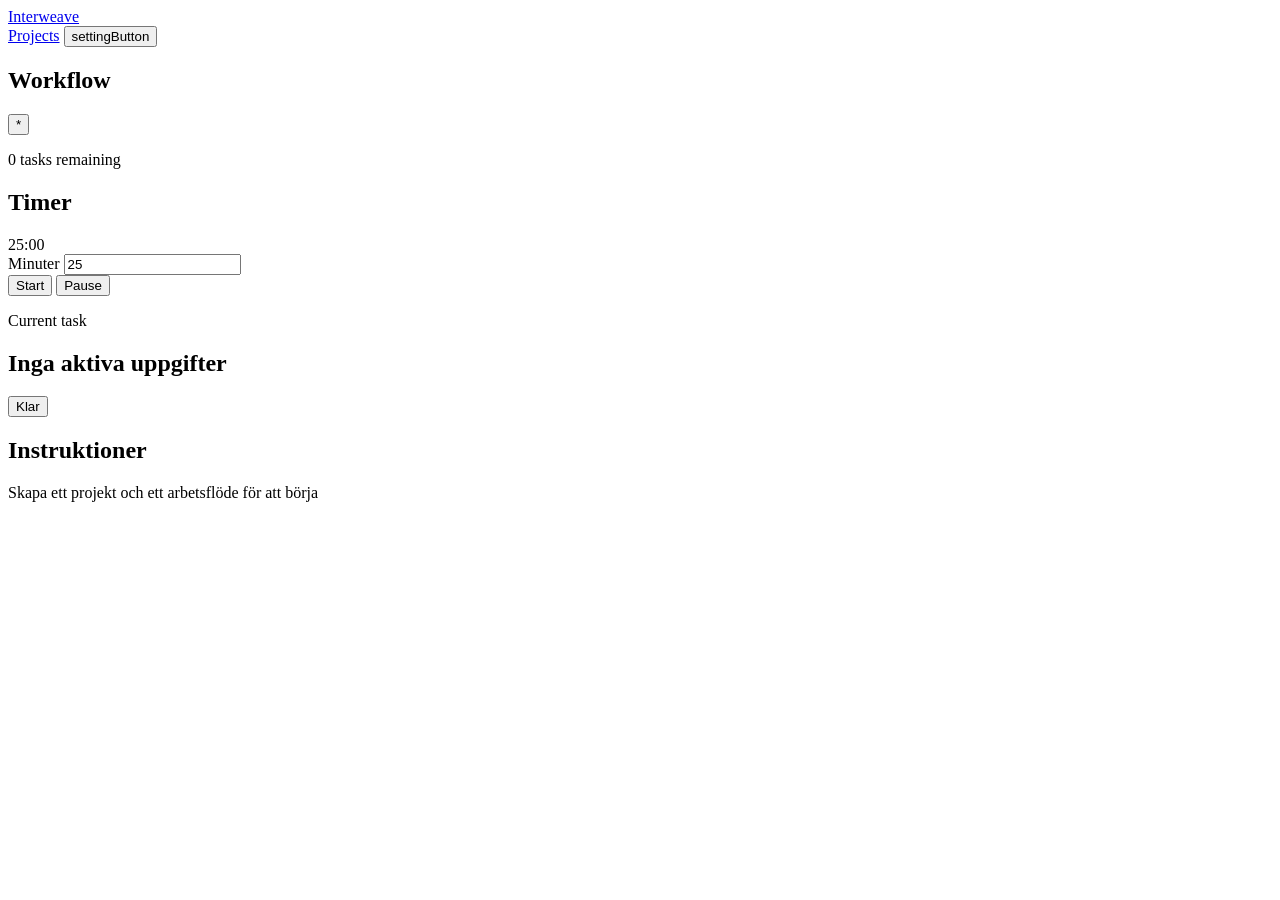
==== INTERWEAVE/index.html @ b60b6f00 "260823-1" ====
<!DOCTYPE html>
<html lang="sv">

<head>
    <meta charset="UTF-8">
    <meta name="viewport" content="width=device-width, intial-scale=1.0">
    <title></title>
    <link ref="stylesheet" href="style.css">
    <script src="script.js" defer></script>
</head>

<body>
    <header class="header">
        <a class="logo" href="#">Interweave</a>
        <nav class="main-nav" aria-label="Huvudnavigation">
            <a href="#">Projects</a>
            <button id="settingButton" type="button">settingButton</button>
        </nav>
    </header>
    <main class="body">
        <!-- Left: Workflow-browser-->
         <aside class="panel workflow-browser">
            <header class="panel-header">
                <h2>Workflow</h2>
                <button id="newProjectButton" type="button">
                    *
                </button>
            </header>
            <p id="workflowStatus">
                0 tasks remaining
            </p>
            <ol id="workFlowList">

            </ol>
         </aside>
         <section class="panel timer-panel">
            <header class="panel-header">
                <h2>
                    Timer
                </h2>
            </header>
            <div id="timerDisplay">25:00</div>
            <div class="timer-settings">
                <label for="timerMinutes">
                    Minuter
                </label>
                <input
                id="timerMinutes"
                type="number"
                min="1"
                value="25"
                >
            </div>
            <div class="timer-action">
                <button id="startTimerButton" type="button">
                    Start
                </button>
                <button id="pauseTimeButton" type="button">
                    Pause
                </button>
            </div>
         </section>
         <section class="panel focus-panel">
            <header class="focus-header">
                <div>
                    <p class="eyebrow">
                        Current task
                    </p>
                    <h1 id="focusTitle">
                        Inga aktiva uppgifter
                    </h1>
                </div>
                <button id="completeButton" type="button">
                    Klar
                </button>
            </header>
            <p id="focusProject"></p>
            <div class="focus-content">
                <h2>Instruktioner</h2>
                <p id="focusInstruction">Skapa ett projekt och ett arbetsflöde för att börja</p>
            </div>
         </section>
    </main>
</body>

</html>
---- INTERWEAVE/style.css ----
* {
    box-sizing: border-box;
}

body {
    margin: 0;
    min-height: 100vh;

    font-family: Arial, Helvetica, sans-serif;

    background-color: #f4f4f4;
    color: #222;
}

/*--------- HEADER -----------*/
.header {
    min-height: 64px;

    display: flex;
    justify-content: space-between;
    align-items: center;

    padding: 0 1.5rem;

    background-color: white;
    border-bottom: 1px solid #ccc;
}

.logo {
    color: inherit;
    font-size: 1.4rem;
    font-weight: bold;
    text-decoration: 1rem;
}

.main-nav {
    display: flex;
    align-items: center;
    gap: 1rem;
}
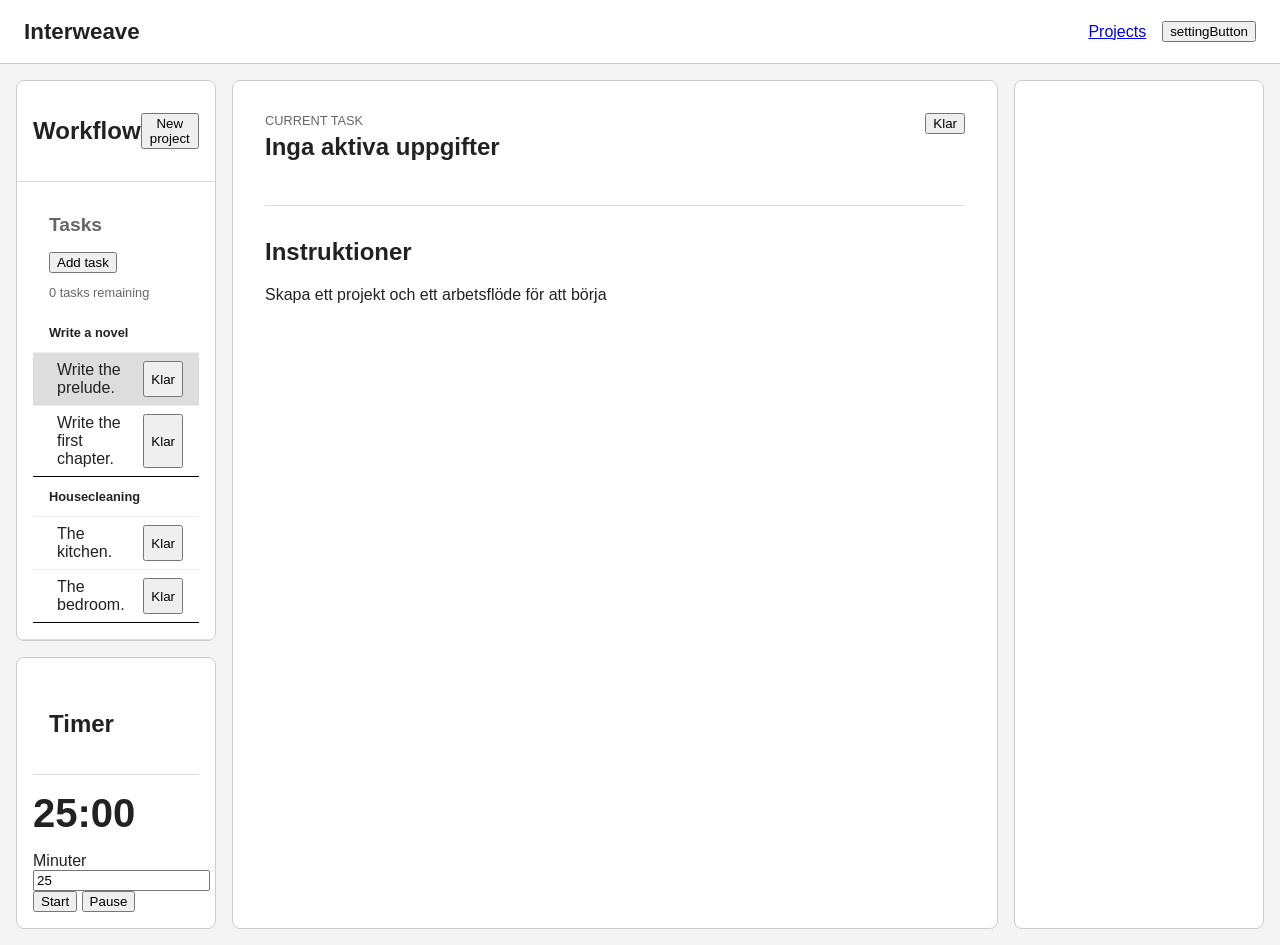
==== commit 2257a575: "f" ====
--- a/INTERWEAVE/index.html
+++ b/INTERWEAVE/index.html
@@ -5,7 +5,7 @@
     <meta charset="UTF-8">
     <meta name="viewport" content="width=device-width, intial-scale=1.0">
     <title></title>
-    <link ref="stylesheet" href="style.css">
+    <link rel="stylesheet" href="style.css">
     <script src="script.js" defer></script>
 </head>
 
@@ -19,21 +19,52 @@
     </header>
     <main class="body">
         <!-- Left: Workflow-browser-->
-         <aside class="panel workflow-browser">
+        <aside class="panel left-workflow-browser">
             <header class="panel-header">
                 <h2>Workflow</h2>
                 <button id="newProjectButton" type="button">
-                    *
+                    New project
                 </button>
             </header>
-            <p id="workflowStatus">
-                0 tasks remaining
-            </p>
-            <ol id="workFlowList">
-
-            </ol>
-         </aside>
-         <section class="panel timer-panel">
+            <main class="panel-body">
+                <div id="workflowStatus">
+                    <h2>Tasks</h2>
+                    <button id="newTaskButton" type="button">
+                        Add task
+                    </button>
+                    <p>0 tasks remaining</p>
+                </div>
+                <div id="workFlowList">
+                    <section class="workflow-project">
+                        <h3>Write a novel</h3>
+                        <ol>
+                            <li class="current-task">
+                                Write the prelude.
+                                <button type="button">Klar</button>
+                            </li>
+                            <li>
+                                Write the first chapter.
+                                <button type="button">Klar</button>
+                            </li>
+                        </ol>
+                    </section>
+                    <section class="workflow-project">
+                            <h3>Housecleaning</h3>
+                            <ol>
+                                <li>
+                                    The kitchen.
+                                    <button type="button">Klar</button>
+                                </li>
+                                <li>
+                                    The bedroom.
+                                    <button type="button">Klar</button>
+                                </li>                                
+                            </ol>
+                    </section>
+                </div>
+            </main>
+        </aside>
+        <section class="panel left-timer-panel">
             <header class="panel-header">
                 <h2>
                     Timer
@@ -44,12 +75,7 @@
                 <label for="timerMinutes">
                     Minuter
                 </label>
-                <input
-                id="timerMinutes"
-                type="number"
-                min="1"
-                value="25"
-                >
+                <input id="timerMinutes" type="number" min="1" value="25">
             </div>
             <div class="timer-action">
                 <button id="startTimerButton" type="button">
@@ -59,8 +85,8 @@
                     Pause
                 </button>
             </div>
-         </section>
-         <section class="panel focus-panel">
+        </section>
+        <section class="panel center-focus-panel">
             <header class="focus-header">
                 <div>
                     <p class="eyebrow">
@@ -79,7 +105,14 @@
                 <h2>Instruktioner</h2>
                 <p id="focusInstruction">Skapa ett projekt och ett arbetsflöde för att börja</p>
             </div>
-         </section>
+        </section>
+        <aside class="panel right-menu">
+            <header class="">
+                <div>
+
+                </div>
+            </header>
+        </aside>
     </main>
 </body>
 
--- a/INTERWEAVE/style.css
+++ b/INTERWEAVE/style.css
@@ -39,3 +39,156 @@
     gap: 1rem;
 }
 
+/* -------- MAIN -------- */
+
+.body {
+    display: grid;
+
+    grid-template-columns:
+        minmax(170px, 200px) minmax(0, 1fr) minmax(200px, 250px);
+
+    gap: 1rem;
+
+    max-width: 1500px;
+    margin: 0 auto;
+    padding: 1rem;
+}
+
+/* --------- PANEL --------- */
+
+.panel {
+    min-width: 0;
+
+    background-color: white;
+
+    border: 1px solid #ccc;
+    border-radius: 0.5rem;
+}
+
+.panel-header {
+    display: flex;
+    justify-content: space-between;
+    align-items: center;
+
+    padding: 1rem;
+
+    border-bottom: 1px solid #ddd;
+}
+
+.panel-body {
+    padding: 1rem;
+
+    border-bottom: 1px solid #ddd;
+}
+
+/* ---------- LEFT WORKFLOW BROWSER ----------- */
+
+.left-workflow-browser {
+    grid-column: 1;
+    grid-row: 1;
+
+    overflow: hidden;
+}
+
+#workflowStatus {
+    padding: 0 1rem;
+
+    color: #666;
+    font-size: 0.8rem;
+}
+
+#workFlowList {
+    align-items: center;
+
+    margin: 0;
+    padding: 0;
+}
+
+.workflow-project {
+    border-bottom: 1px solid black;
+}
+
+.workflow-project h3 {
+    margin: 0;
+    padding: 0.75rem 1rem;
+    font-size: 0.8rem;
+}
+
+.workflow-project ol {
+    margin: 0;
+    padding: 0;
+
+   list-style-position: inside;
+}
+
+.workflow-project li {
+    display: flex;
+    justify-content: space-between;
+    align-item:center;
+    border-top: 1px solid #eee;
+    padding: 0.5rem 1rem 0.5rem 1.5rem;
+}
+
+.current-task {
+    background-color: #ddd;
+}
+
+
+/* ---------- TIMER ----------- */
+
+.left-timer-panel {
+    grid-column: 1;
+    grid-row: 2;
+
+    padding: 1rem;
+}
+
+#timerDisplay {
+    margin: 1rem 0;
+    font-size: 2.5rem;
+    font-weight: bold;
+}
+
+/* ---------- CENTER ----------- */
+
+.center-focus-panel {
+    grid-column: 2;
+
+    grid-row: 1 / span 2;
+
+    padding: 2rem;
+}
+
+.focus-header {
+    display: flex;
+    justify-content: space-between;
+    align-items: start;
+
+    gap: 2rem;
+
+    padding-bottom: 1.5rem;
+
+    border-bottom: 1px solid #ddd;
+}
+
+.eyebrow {
+    margin: 0;
+
+    color: #666;
+    font-size: 0.8rem;
+    text-transform: uppercase;
+}
+
+.focus-header h1 {
+    margin-top: 0.3rem;
+}
+
+.focus-content {
+    margin-top: 2rem;
+}
+
+.right-menu {
+    grid-column: 3;
+    grid-row: 1 / span 2;
+    padding: 2rem;
+}
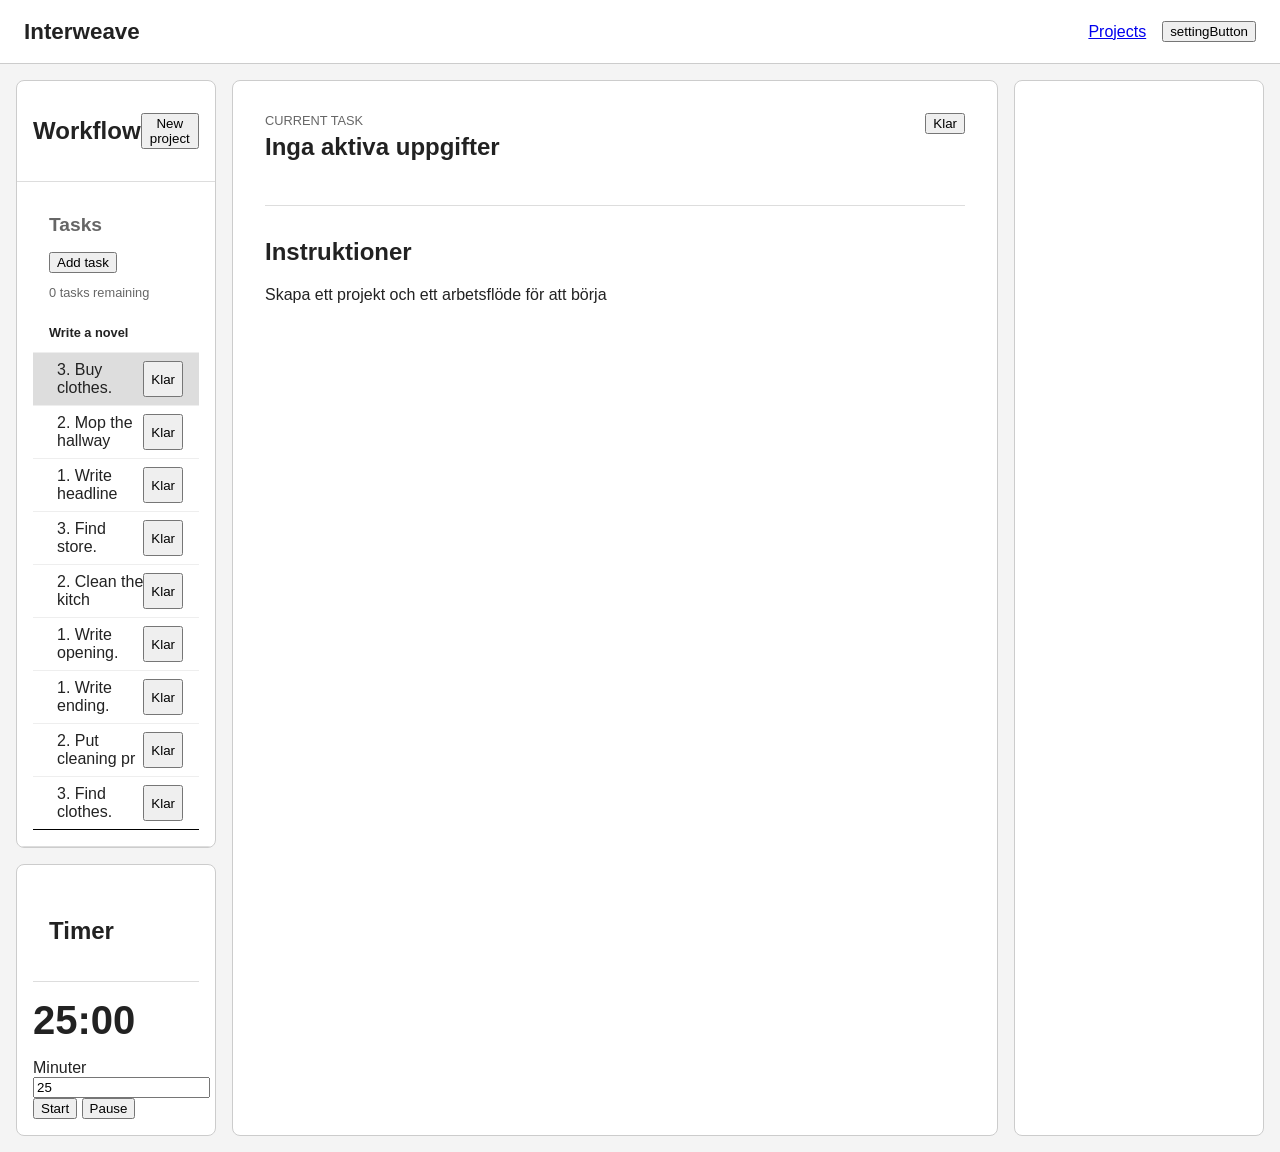
==== commit dce1772a: "ccc" ====
--- a/INTERWEAVE/index.html
+++ b/INTERWEAVE/index.html
@@ -26,7 +26,7 @@
                     New project
                 </button>
             </header>
-            <main class="panel-body">
+            <div class="panel-body">
                 <div id="workflowStatus">
                     <h2>Tasks</h2>
                     <button id="newTaskButton" type="button">
@@ -37,18 +37,11 @@
                 <div id="workFlowList">
                     <section class="workflow-project">
                         <h3>Write a novel</h3>
-                        <ol>
-                            <li class="current-task">
-                                Write the prelude.
-                                <button type="button">Klar</button>
-                            </li>
-                            <li>
-                                Write the first chapter.
-                                <button type="button">Klar</button>
-                            </li>
+                        <ol id="workflowTasks">
+                            <!-- Javascript skapar li-element här -->
                         </ol>
                     </section>
-                    <section class="workflow-project">
+<!--                    <section class="workflow-project">
                             <h3>Housecleaning</h3>
                             <ol>
                                 <li>
@@ -60,9 +53,9 @@
                                     <button type="button">Klar</button>
                                 </li>                                
                             </ol>
-                    </section>
+                    </section>-->
                 </div>
-            </main>
+            </div>
         </aside>
         <section class="panel left-timer-panel">
             <header class="panel-header">
